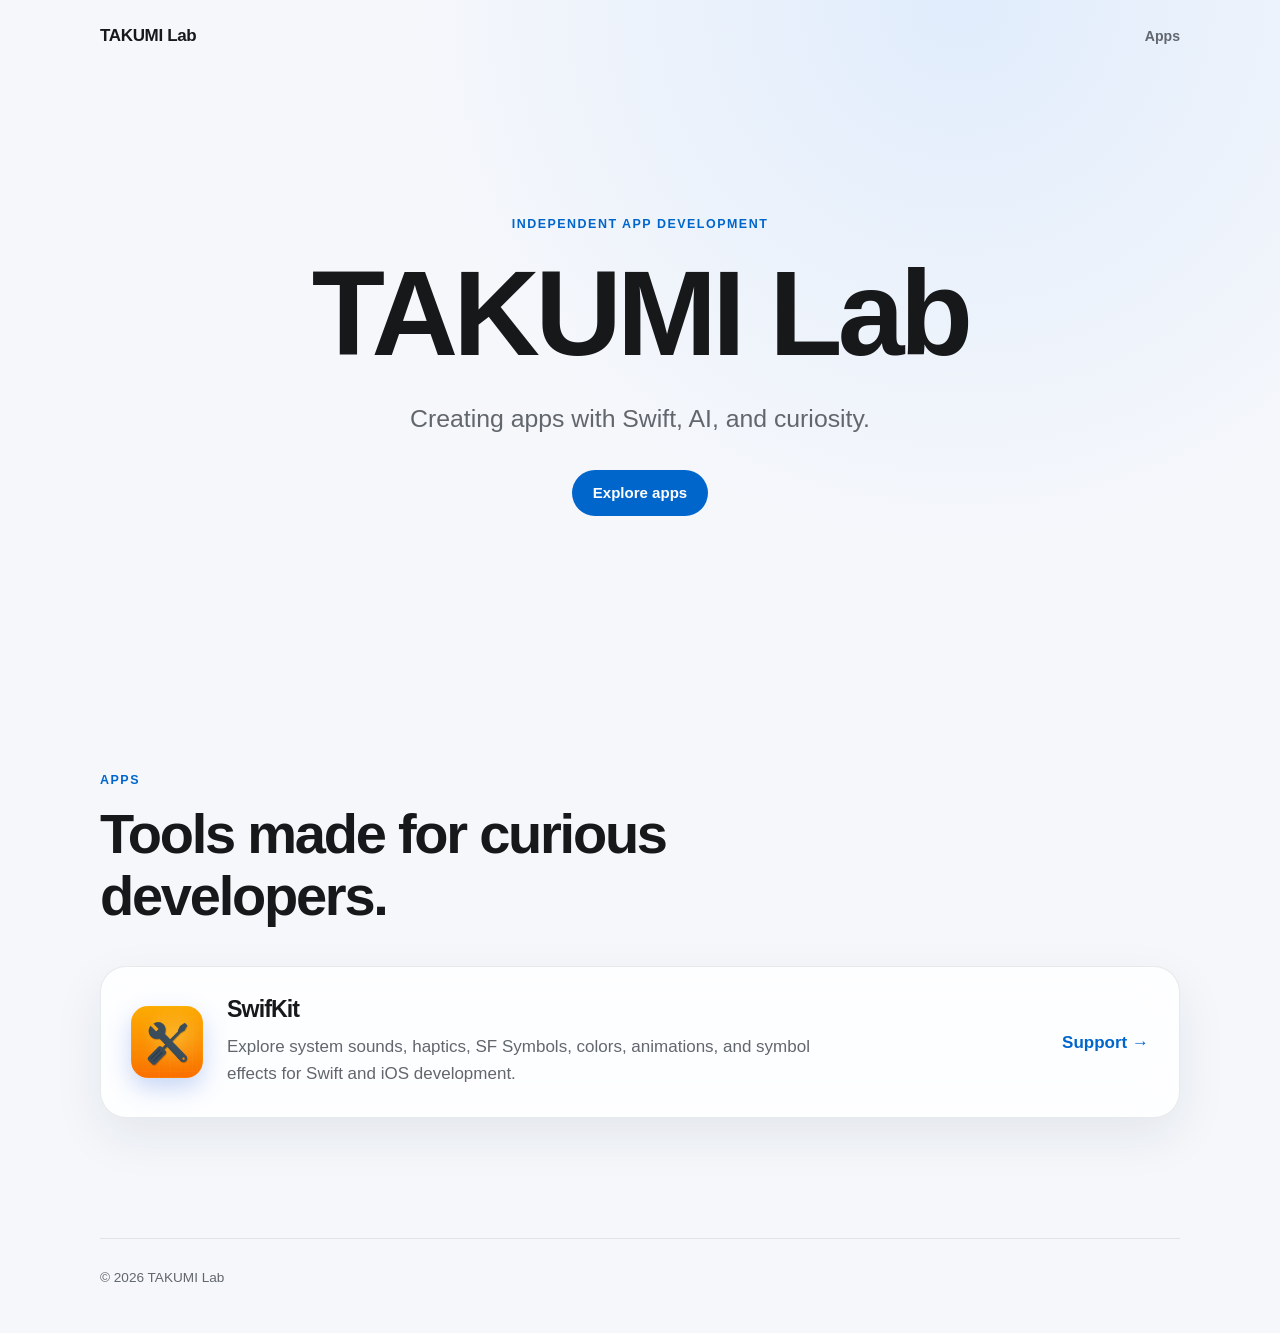
==== index.html @ 971c3e33 "Use SwifKit app icon on homepage" ====
<!doctype html>
<html lang="en">
  <head>
    <meta charset="utf-8">
    <meta name="viewport" content="width=device-width, initial-scale=1">
    <meta name="description" content="TAKUMI Lab creates thoughtful apps with Swift, AI, and curiosity.">
    <title>TAKUMI Lab</title>
    <link rel="stylesheet" href="styles.css">
  </head>
  <body>
    <header class="site-header">
      <a class="brand" href="index.html" aria-label="TAKUMI Lab home">TAKUMI Lab</a>
      <nav aria-label="Primary navigation">
        <a href="#apps">Apps</a>
      </nav>
    </header>

    <main>
      <section class="hero">
        <div class="hero-content">
          <p class="eyebrow">Independent app development</p>
          <h1>TAKUMI Lab</h1>
          <p class="hero-copy">Creating apps with Swift, AI, and curiosity.</p>
          <a class="button" href="#apps">Explore apps</a>
        </div>
      </section>

      <section class="section" id="apps">
        <div class="section-heading">
          <p class="eyebrow">Apps</p>
          <h2>Tools made for curious developers.</h2>
        </div>

        <article class="app-card">
          <img
            class="app-icon"
            src="swifkit-icon.png"
            alt="SwifKit app icon"
            width="72"
            height="72"
          >
          <div class="app-details">
            <h3>SwifKit</h3>
            <p>
              Explore system sounds, haptics, SF Symbols, colors, animations,
              and symbol effects for Swift and iOS development.
            </p>
          </div>
          <a class="text-link" href="swifkit/">Support <span aria-hidden="true">→</span></a>
        </article>
      </section>
    </main>

    <footer>
      <p>© 2026 TAKUMI Lab</p>
    </footer>
  </body>
</html>
---- styles.css ----
:root {
  color-scheme: light;
  --background: #f5f7fb;
  --surface: rgba(255, 255, 255, 0.82);
  --text: #17181a;
  --secondary: #62666d;
  --accent: #0066cc;
  --border: rgba(20, 24, 30, 0.09);
  --shadow: 0 18px 50px rgba(21, 35, 55, 0.08);
  font-family:
    -apple-system, BlinkMacSystemFont, "SF Pro Text", "Helvetica Neue", Arial,
    sans-serif;
  font-synthesis: none;
}

* { box-sizing: border-box; }
html { scroll-behavior: smooth; }
body {
  min-width: 320px;
  margin: 0;
  color: var(--text);
  background: radial-gradient(circle at 75% 0%, rgba(115, 180, 255, 0.16), transparent 34rem), var(--background);
  font-size: 17px;
  line-height: 1.6;
  -webkit-font-smoothing: antialiased;
}
a { color: var(--accent); text-decoration: none; }
a:hover { text-decoration: underline; }
a:focus-visible { border-radius: 6px; outline: 3px solid rgba(0, 102, 204, 0.3); outline-offset: 4px; }
.site-header, main, footer { width: min(1080px, calc(100% - 40px)); margin-inline: auto; }
.site-header { display: flex; align-items: center; justify-content: space-between; min-height: 72px; }
.brand { color: var(--text); font-weight: 700; letter-spacing: -0.02em; }
.brand:hover { text-decoration: none; }
nav { display: flex; gap: 24px; }
nav a { color: var(--secondary); font-size: 0.88rem; font-weight: 600; }
.hero { display: grid; min-height: 67vh; place-items: center; text-align: center; }
.hero-content { max-width: 820px; padding: 88px 0 104px; }
.eyebrow { margin: 0 0 12px; color: var(--accent); font-size: 0.78rem; font-weight: 700; letter-spacing: 0.12em; text-transform: uppercase; }
h1, h2, h3 { margin-top: 0; letter-spacing: -0.04em; line-height: 1.1; }
h1 { margin-bottom: 20px; font-size: clamp(3.4rem, 10vw, 7.5rem); }
h2 { margin-bottom: 16px; font-size: clamp(2rem, 5vw, 3.5rem); }
h3 { margin-bottom: 10px; font-size: 1.45rem; }
.hero-copy { margin: 0 auto 32px; color: var(--secondary); font-size: clamp(1.15rem, 2.5vw, 1.55rem); }
.button { display: inline-block; padding: 11px 21px; border-radius: 999px; color: white; background: var(--accent); font-size: 0.94rem; font-weight: 650; }
.button:hover { background: #0056ad; text-decoration: none; }
.section { padding: 96px 0 120px; }
.section-heading { max-width: 720px; margin-bottom: 40px; }
.app-card { display: grid; grid-template-columns: auto 1fr auto; gap: 24px; align-items: center; padding: 30px; border: 1px solid var(--border); border-radius: 26px; background: var(--surface); box-shadow: var(--shadow); backdrop-filter: blur(20px); }
.app-icon { display: grid; width: 72px; height: 72px; border-radius: 17px; color: white; background: linear-gradient(145deg, #0a84ff, #635bff); box-shadow: 0 10px 24px rgba(32, 96, 220, 0.25); font-size: 2rem; font-weight: 750; place-items: center; }
.app-details p { max-width: 630px; margin: 0; color: var(--secondary); }
.text-link { white-space: nowrap; font-weight: 650; }
.page-main { max-width: 780px; padding: 88px 0 120px; }
.page-title { margin-bottom: 18px; font-size: clamp(2.8rem, 8vw, 5rem); }
.page-intro { max-width: 700px; margin: 0 0 60px; color: var(--secondary); font-size: clamp(1.1rem, 2.5vw, 1.35rem); }
.content-card { padding: 34px; border: 1px solid var(--border); border-radius: 24px; background: var(--surface); box-shadow: var(--shadow); }
.content-card + .content-card { margin-top: 22px; }
.content-card h2 { font-size: 1.55rem; letter-spacing: -0.025em; }
.content-card p:last-child, .content-card ul:last-child { margin-bottom: 0; }
.content-card p, .content-card li { color: var(--secondary); }
.content-card li + li { margin-top: 8px; }
.meta { margin: -42px 0 48px; color: var(--secondary); font-size: 0.9rem; }
footer { padding: 28px 0 44px; border-top: 1px solid var(--border); color: var(--secondary); font-size: 0.85rem; }
footer p { margin: 0; }
@media (max-width: 680px) {
  .site-header, main, footer { width: min(100% - 28px, 1080px); }
  .hero { min-height: 600px; }
  .section { padding: 72px 0 88px; }
  .app-card { grid-template-columns: auto 1fr; padding: 22px; }
  .app-card .text-link { grid-column: 2; }
  .page-main { padding: 64px 0 88px; }
  .content-card { padding: 25px 22px; }
}
@media (prefers-reduced-motion: reduce) { html { scroll-behavior: auto; } }
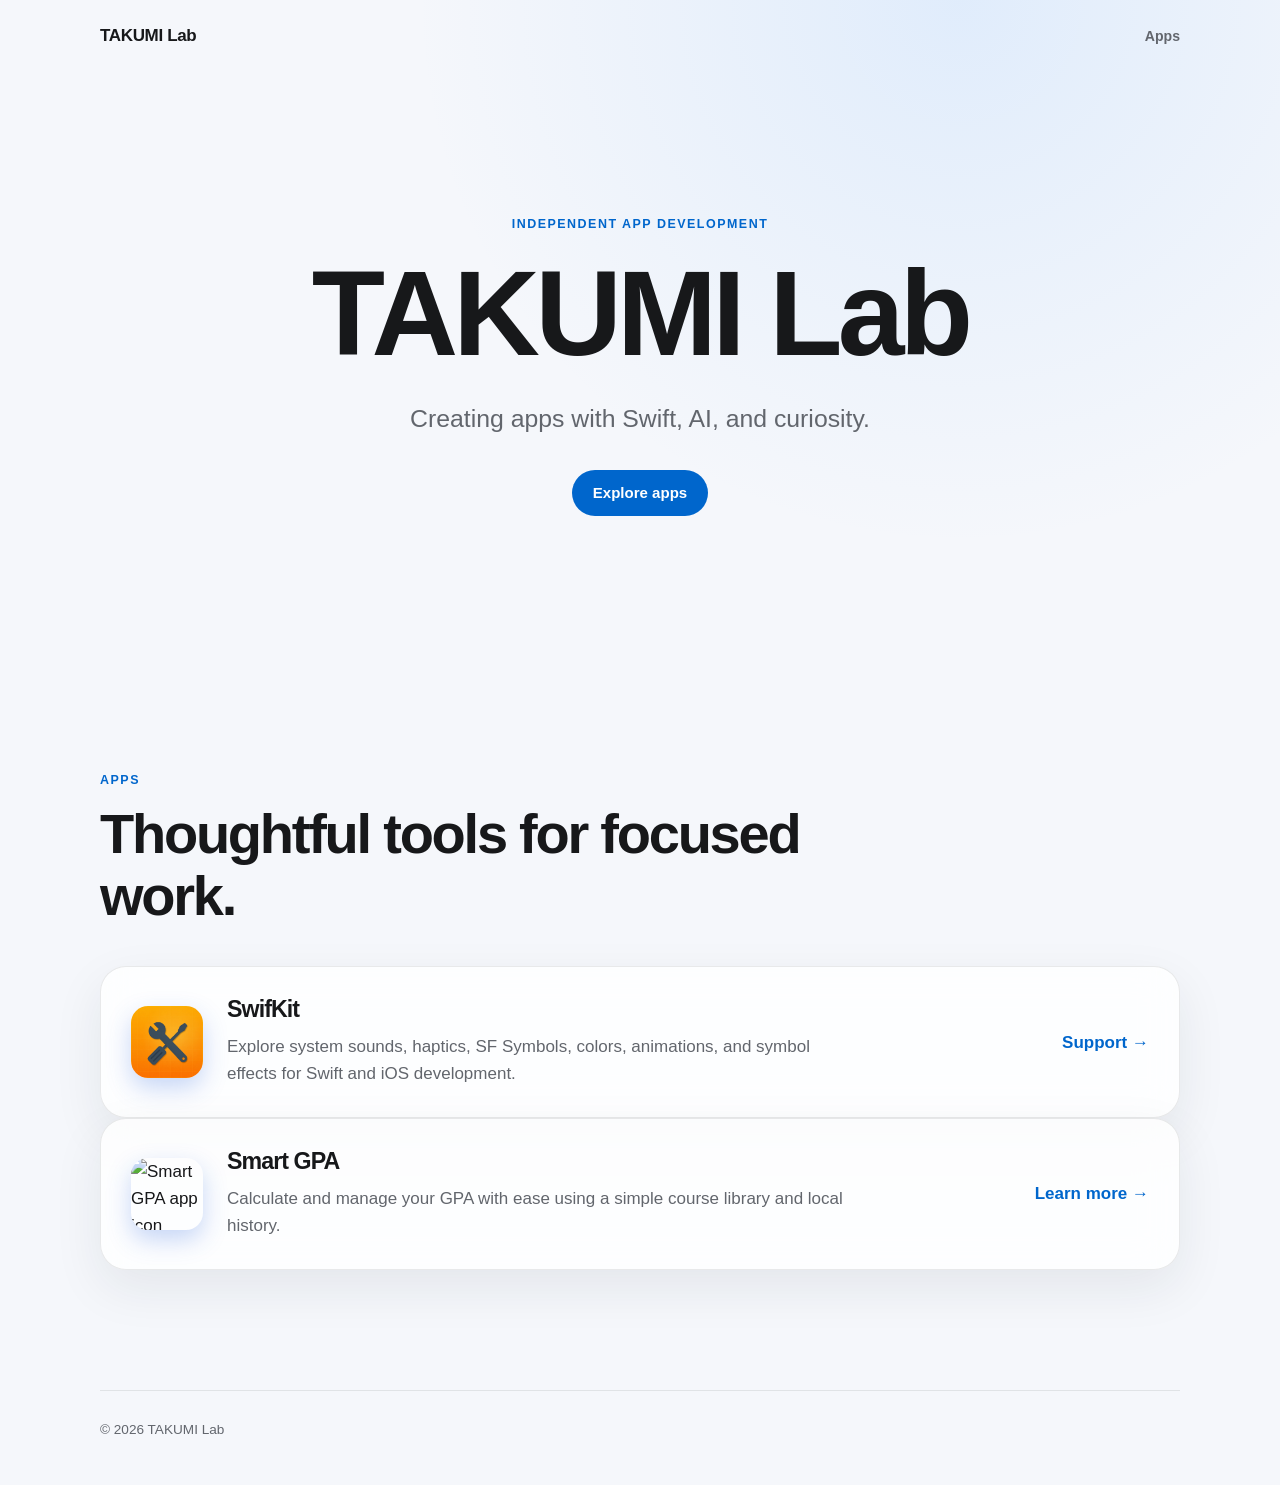
==== commit d0157730: "Add Smart GPA to homepage" ====
--- a/index.html
+++ b/index.html
@@ -28,7 +28,7 @@
       <section class="section" id="apps">
         <div class="section-heading">
           <p class="eyebrow">Apps</p>
-          <h2>Tools made for curious developers.</h2>
+          <h2>Thoughtful tools for focused work.</h2>
         </div>
 
         <article class="app-card">
@@ -48,6 +48,24 @@
           </div>
           <a class="text-link" href="swifkit/">Support <span aria-hidden="true">→</span></a>
         </article>
+
+        <article class="app-card">
+          <img
+            class="app-icon"
+            src="smart-gpa-icon.jpg"
+            alt="Smart GPA app icon"
+            width="72"
+            height="72"
+          >
+          <div class="app-details">
+            <h3>Smart GPA</h3>
+            <p>
+              Calculate and manage your GPA with ease using a simple course
+              library and local history.
+            </p>
+          </div>
+          <a class="text-link" href="smart-gpa/">Learn more <span aria-hidden="true">→</span></a>
+        </article>
       </section>
     </main>
 
--- a/styles.css
+++ b/styles.css
@@ -46,7 +46,7 @@
 .section { padding: 96px 0 120px; }
 .section-heading { max-width: 720px; margin-bottom: 40px; }
 .app-card { display: grid; grid-template-columns: auto 1fr auto; gap: 24px; align-items: center; padding: 30px; border: 1px solid var(--border); border-radius: 26px; background: var(--surface); box-shadow: var(--shadow); backdrop-filter: blur(20px); }
-.app-icon { display: grid; width: 72px; height: 72px; border-radius: 17px; color: white; background: linear-gradient(145deg, #0a84ff, #635bff); box-shadow: 0 10px 24px rgba(32, 96, 220, 0.25); font-size: 2rem; font-weight: 750; place-items: center; }
+.app-icon { display: block; width: 72px; height: 72px; border-radius: 17px; box-shadow: 0 10px 24px rgba(32, 96, 220, 0.25); object-fit: cover; }
 .app-details p { max-width: 630px; margin: 0; color: var(--secondary); }
 .text-link { white-space: nowrap; font-weight: 650; }
 .page-main { max-width: 780px; padding: 88px 0 120px; }
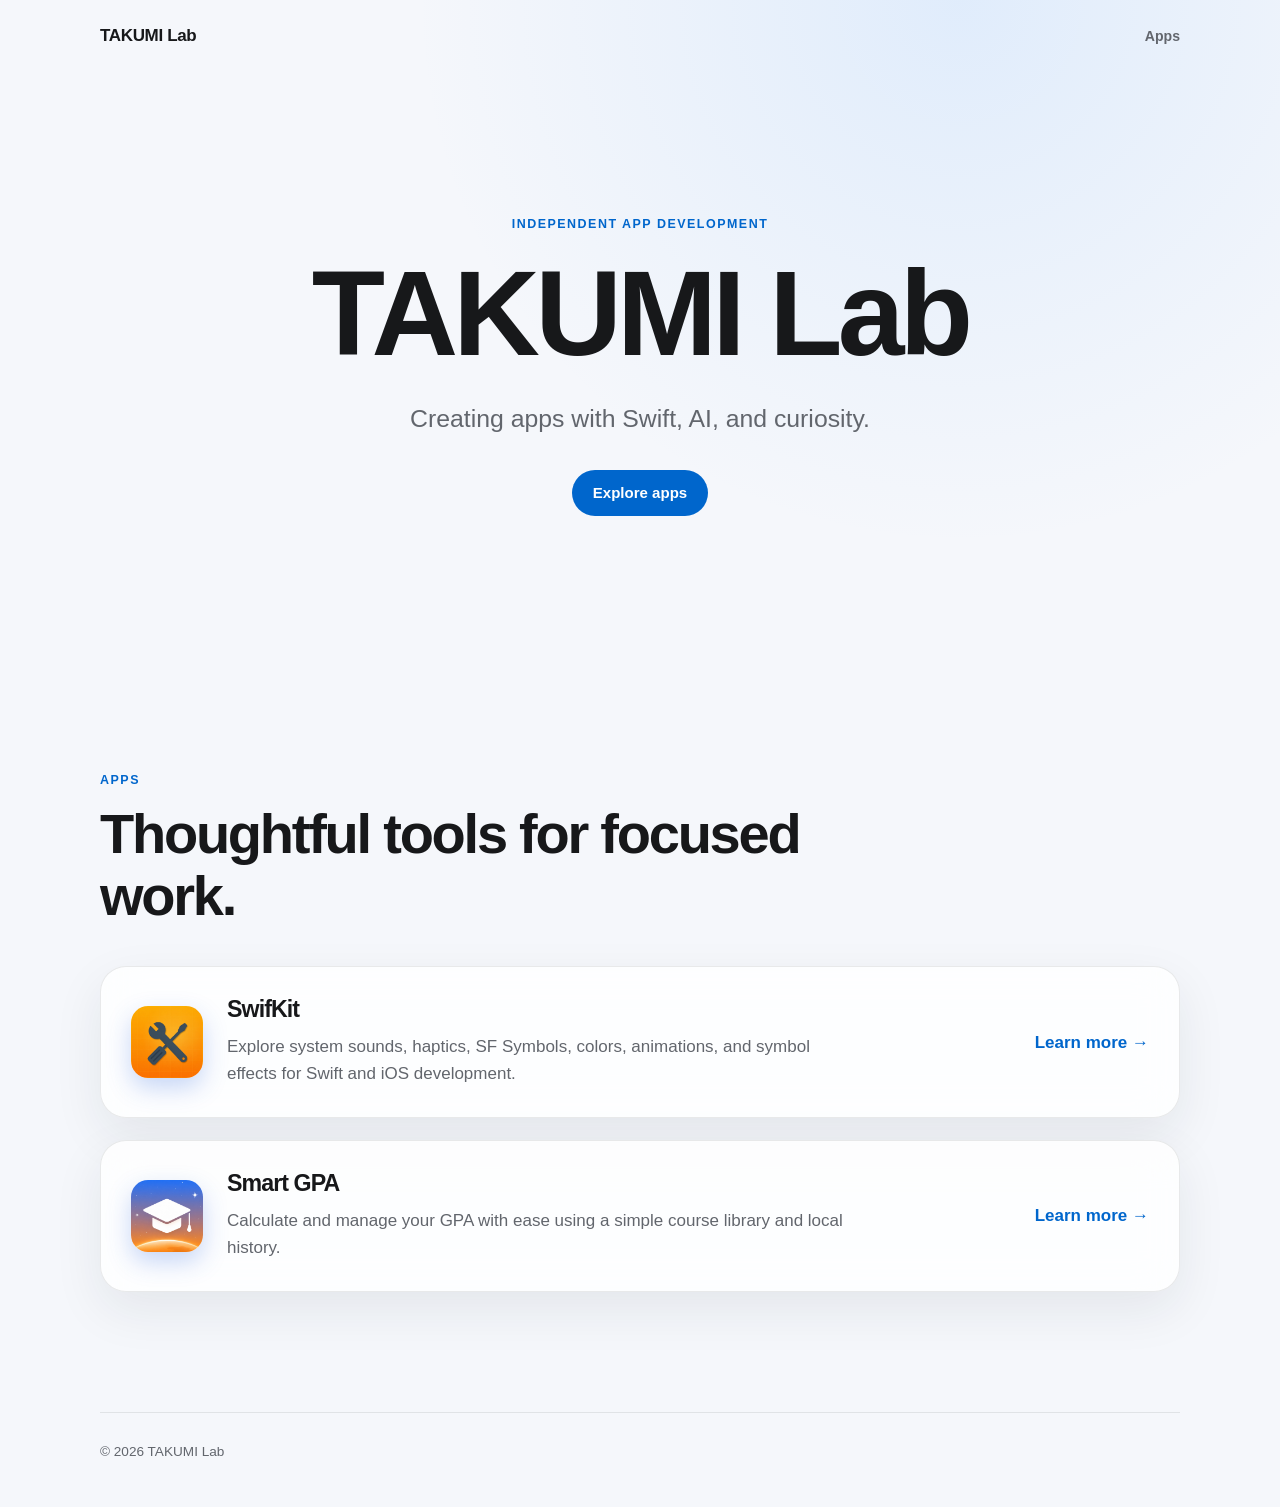
==== commit 0839136f: "Add SwifKit overview page" ====
--- a/index.html
+++ b/index.html
@@ -46,7 +46,7 @@
               and symbol effects for Swift and iOS development.
             </p>
           </div>
-          <a class="text-link" href="swifkit/">Support <span aria-hidden="true">→</span></a>
+          <a class="text-link" href="swifkit/">Learn more <span aria-hidden="true">→</span></a>
         </article>
 
         <article class="app-card">
--- a/styles.css
+++ b/styles.css
@@ -13,61 +13,311 @@
   font-synthesis: none;
 }
 
-* { box-sizing: border-box; }
-html { scroll-behavior: smooth; }
+* {
+  box-sizing: border-box;
+}
+
+html {
+  scroll-behavior: smooth;
+}
+
 body {
   min-width: 320px;
   margin: 0;
   color: var(--text);
-  background: radial-gradient(circle at 75% 0%, rgba(115, 180, 255, 0.16), transparent 34rem), var(--background);
+  background:
+    radial-gradient(circle at 75% 0%, rgba(115, 180, 255, 0.16), transparent 34rem),
+    var(--background);
   font-size: 17px;
   line-height: 1.6;
   -webkit-font-smoothing: antialiased;
 }
-a { color: var(--accent); text-decoration: none; }
-a:hover { text-decoration: underline; }
-a:focus-visible { border-radius: 6px; outline: 3px solid rgba(0, 102, 204, 0.3); outline-offset: 4px; }
-.site-header, main, footer { width: min(1080px, calc(100% - 40px)); margin-inline: auto; }
-.site-header { display: flex; align-items: center; justify-content: space-between; min-height: 72px; }
-.brand { color: var(--text); font-weight: 700; letter-spacing: -0.02em; }
-.brand:hover { text-decoration: none; }
-nav { display: flex; gap: 24px; }
-nav a { color: var(--secondary); font-size: 0.88rem; font-weight: 600; }
-.hero { display: grid; min-height: 67vh; place-items: center; text-align: center; }
-.hero-content { max-width: 820px; padding: 88px 0 104px; }
-.eyebrow { margin: 0 0 12px; color: var(--accent); font-size: 0.78rem; font-weight: 700; letter-spacing: 0.12em; text-transform: uppercase; }
-h1, h2, h3 { margin-top: 0; letter-spacing: -0.04em; line-height: 1.1; }
-h1 { margin-bottom: 20px; font-size: clamp(3.4rem, 10vw, 7.5rem); }
-h2 { margin-bottom: 16px; font-size: clamp(2rem, 5vw, 3.5rem); }
-h3 { margin-bottom: 10px; font-size: 1.45rem; }
-.hero-copy { margin: 0 auto 32px; color: var(--secondary); font-size: clamp(1.15rem, 2.5vw, 1.55rem); }
-.button { display: inline-block; padding: 11px 21px; border-radius: 999px; color: white; background: var(--accent); font-size: 0.94rem; font-weight: 650; }
-.button:hover { background: #0056ad; text-decoration: none; }
-.section { padding: 96px 0 120px; }
-.section-heading { max-width: 720px; margin-bottom: 40px; }
-.app-card { display: grid; grid-template-columns: auto 1fr auto; gap: 24px; align-items: center; padding: 30px; border: 1px solid var(--border); border-radius: 26px; background: var(--surface); box-shadow: var(--shadow); backdrop-filter: blur(20px); }
-.app-icon { display: block; width: 72px; height: 72px; border-radius: 17px; box-shadow: 0 10px 24px rgba(32, 96, 220, 0.25); object-fit: cover; }
-.app-details p { max-width: 630px; margin: 0; color: var(--secondary); }
-.text-link { white-space: nowrap; font-weight: 650; }
-.page-main { max-width: 780px; padding: 88px 0 120px; }
-.page-title { margin-bottom: 18px; font-size: clamp(2.8rem, 8vw, 5rem); }
-.page-intro { max-width: 700px; margin: 0 0 60px; color: var(--secondary); font-size: clamp(1.1rem, 2.5vw, 1.35rem); }
-.content-card { padding: 34px; border: 1px solid var(--border); border-radius: 24px; background: var(--surface); box-shadow: var(--shadow); }
-.content-card + .content-card { margin-top: 22px; }
-.content-card h2 { font-size: 1.55rem; letter-spacing: -0.025em; }
-.content-card p:last-child, .content-card ul:last-child { margin-bottom: 0; }
-.content-card p, .content-card li { color: var(--secondary); }
-.content-card li + li { margin-top: 8px; }
-.meta { margin: -42px 0 48px; color: var(--secondary); font-size: 0.9rem; }
-footer { padding: 28px 0 44px; border-top: 1px solid var(--border); color: var(--secondary); font-size: 0.85rem; }
-footer p { margin: 0; }
+
+a {
+  color: var(--accent);
+  text-decoration: none;
+}
+
+a:hover {
+  text-decoration: underline;
+}
+
+a:focus-visible {
+  border-radius: 6px;
+  outline: 3px solid rgba(0, 102, 204, 0.3);
+  outline-offset: 4px;
+}
+
+.site-header,
+main,
+footer {
+  width: min(1080px, calc(100% - 40px));
+  margin-inline: auto;
+}
+
+.site-header {
+  display: flex;
+  align-items: center;
+  justify-content: space-between;
+  min-height: 72px;
+}
+
+.brand {
+  color: var(--text);
+  font-weight: 700;
+  letter-spacing: -0.02em;
+}
+
+.brand:hover {
+  text-decoration: none;
+}
+
+nav {
+  display: flex;
+  gap: 24px;
+}
+
+nav a {
+  color: var(--secondary);
+  font-size: 0.88rem;
+  font-weight: 600;
+}
+
+.hero {
+  display: grid;
+  min-height: 67vh;
+  place-items: center;
+  text-align: center;
+}
+
+.hero-content {
+  max-width: 820px;
+  padding: 88px 0 104px;
+}
+
+.eyebrow {
+  margin: 0 0 12px;
+  color: var(--accent);
+  font-size: 0.78rem;
+  font-weight: 700;
+  letter-spacing: 0.12em;
+  text-transform: uppercase;
+}
+
+h1,
+h2,
+h3 {
+  margin-top: 0;
+  letter-spacing: -0.04em;
+  line-height: 1.1;
+}
+
+h1 {
+  margin-bottom: 20px;
+  font-size: clamp(3.4rem, 10vw, 7.5rem);
+}
+
+h2 {
+  margin-bottom: 16px;
+  font-size: clamp(2rem, 5vw, 3.5rem);
+}
+
+h3 {
+  margin-bottom: 10px;
+  font-size: 1.45rem;
+}
+
+.hero-copy {
+  margin: 0 auto 32px;
+  color: var(--secondary);
+  font-size: clamp(1.15rem, 2.5vw, 1.55rem);
+}
+
+.button {
+  display: inline-block;
+  padding: 11px 21px;
+  border-radius: 999px;
+  color: white;
+  background: var(--accent);
+  font-size: 0.94rem;
+  font-weight: 650;
+}
+
+.button:hover {
+  background: #0056ad;
+  text-decoration: none;
+}
+
+.section {
+  padding: 96px 0 120px;
+}
+
+.section-heading {
+  max-width: 720px;
+  margin-bottom: 40px;
+}
+
+.app-card {
+  display: grid;
+  grid-template-columns: auto 1fr auto;
+  gap: 24px;
+  align-items: center;
+  padding: 30px;
+  border: 1px solid var(--border);
+  border-radius: 26px;
+  background: var(--surface);
+  box-shadow: var(--shadow);
+  backdrop-filter: blur(20px);
+}
+
+.app-card + .app-card {
+  margin-top: 22px;
+}
+
+.app-icon {
+  display: block;
+  width: 72px;
+  height: 72px;
+  border-radius: 17px;
+  box-shadow: 0 10px 24px rgba(32, 96, 220, 0.25);
+  object-fit: cover;
+}
+
+.app-icon-large {
+  width: 96px;
+  height: 96px;
+  border-radius: 22px;
+}
+
+.app-hero {
+  display: flex;
+  gap: 24px;
+  align-items: center;
+  margin-bottom: 18px;
+}
+
+.app-details p {
+  max-width: 630px;
+  margin: 0;
+  color: var(--secondary);
+}
+
+.text-link {
+  white-space: nowrap;
+  font-weight: 650;
+}
+
+.page-main {
+  max-width: 780px;
+  padding: 88px 0 120px;
+}
+
+.page-title {
+  margin-bottom: 18px;
+  font-size: clamp(2.8rem, 8vw, 5rem);
+}
+
+.page-intro {
+  max-width: 700px;
+  margin: 0 0 60px;
+  color: var(--secondary);
+  font-size: clamp(1.1rem, 2.5vw, 1.35rem);
+}
+
+.content-card {
+  padding: 34px;
+  border: 1px solid var(--border);
+  border-radius: 24px;
+  background: var(--surface);
+  box-shadow: var(--shadow);
+}
+
+.content-card + .content-card {
+  margin-top: 22px;
+}
+
+.content-card h2 {
+  font-size: 1.55rem;
+  letter-spacing: -0.025em;
+}
+
+.content-card p:last-child,
+.content-card ul:last-child {
+  margin-bottom: 0;
+}
+
+.content-card p,
+.content-card li {
+  color: var(--secondary);
+}
+
+.content-card li + li {
+  margin-top: 8px;
+}
+
+.meta {
+  margin: -42px 0 48px;
+  color: var(--secondary);
+  font-size: 0.9rem;
+}
+
+footer {
+  padding: 28px 0 44px;
+  border-top: 1px solid var(--border);
+  color: var(--secondary);
+  font-size: 0.85rem;
+}
+
+footer p {
+  margin: 0;
+}
+
 @media (max-width: 680px) {
-  .site-header, main, footer { width: min(100% - 28px, 1080px); }
-  .hero { min-height: 600px; }
-  .section { padding: 72px 0 88px; }
-  .app-card { grid-template-columns: auto 1fr; padding: 22px; }
-  .app-card .text-link { grid-column: 2; }
-  .page-main { padding: 64px 0 88px; }
-  .content-card { padding: 25px 22px; }
-}
-@media (prefers-reduced-motion: reduce) { html { scroll-behavior: auto; } }
+  .site-header,
+  main,
+  footer {
+    width: min(100% - 28px, 1080px);
+  }
+
+  .hero {
+    min-height: 600px;
+  }
+
+  .section {
+    padding: 72px 0 88px;
+  }
+
+  .app-card {
+    grid-template-columns: auto 1fr;
+    padding: 22px;
+  }
+
+  .app-card .text-link {
+    grid-column: 2;
+  }
+
+  .app-hero {
+    align-items: flex-start;
+    gap: 18px;
+  }
+
+  .app-icon-large {
+    width: 82px;
+    height: 82px;
+    border-radius: 19px;
+  }
+
+  .page-main {
+    padding: 64px 0 88px;
+  }
+
+  .content-card {
+    padding: 25px 22px;
+  }
+}
+
+@media (prefers-reduced-motion: reduce) {
+  html {
+    scroll-behavior: auto;
+  }
+}
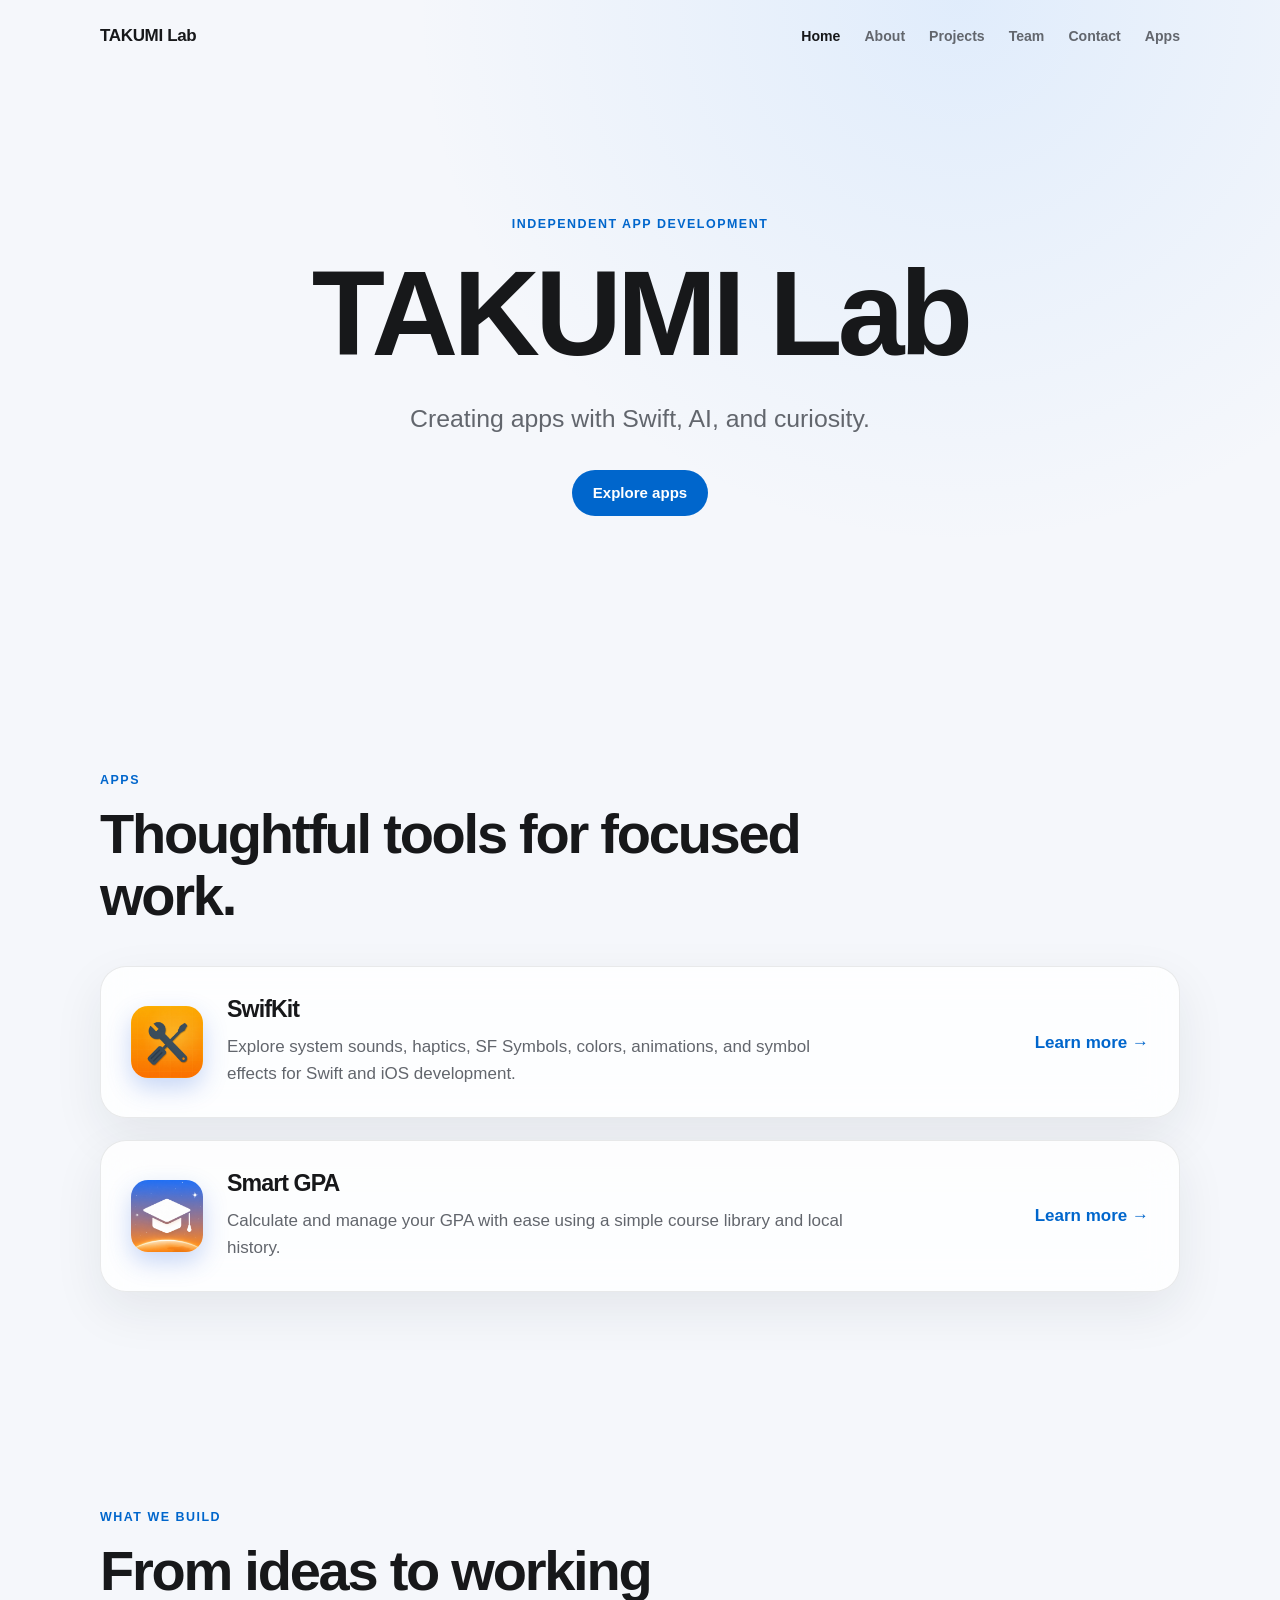
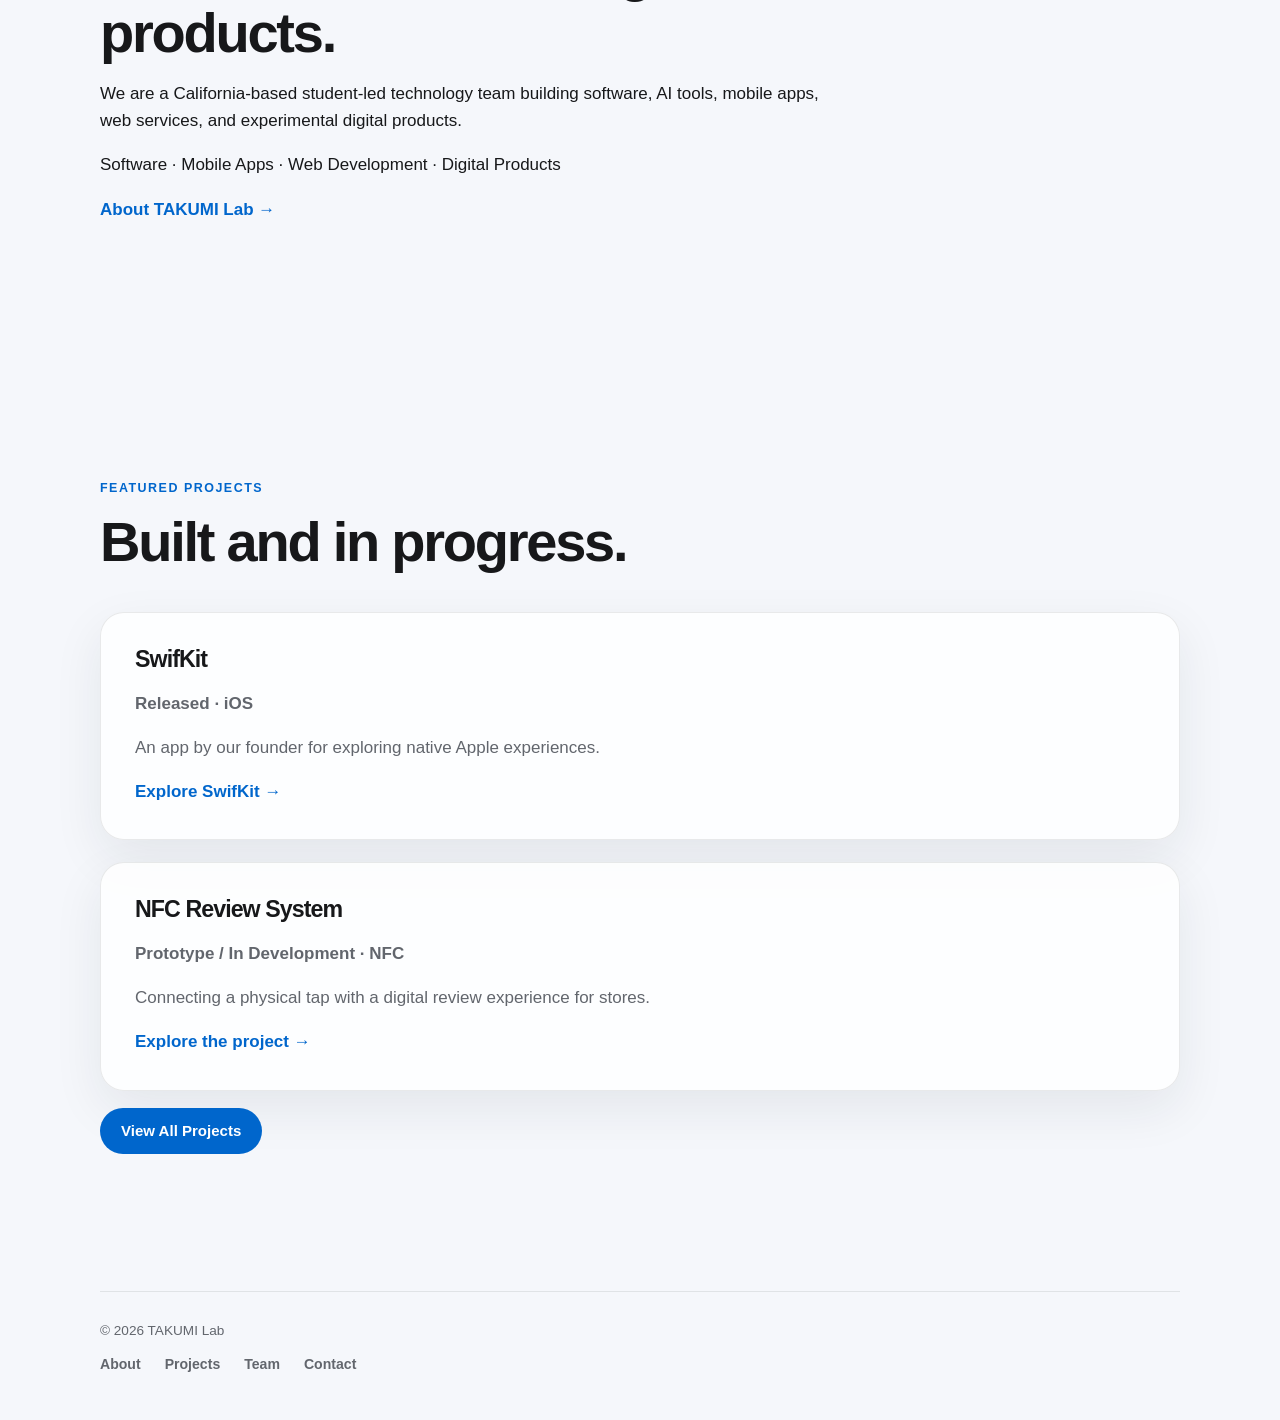
==== commit 61dc11df: "Update TAKUMI Lab Website for CES 2027. Added Team, Projects and so on." ====
--- a/index.html
+++ b/index.html
@@ -3,15 +3,17 @@
   <head>
     <meta charset="utf-8">
     <meta name="viewport" content="width=device-width, initial-scale=1">
-    <meta name="description" content="TAKUMI Lab creates thoughtful apps with Swift, AI, and curiosity.">
+    <meta name="description" content="TAKUMI Lab is a California-based student-led technology team building software, AI tools, mobile applications, web products, and experimental digital technology.">
     <title>TAKUMI Lab</title>
+    <link rel="icon" href="data:,">
     <link rel="stylesheet" href="styles.css">
+    <script src="components/navigation.js" defer></script>
   </head>
   <body>
     <header class="site-header">
       <a class="brand" href="index.html" aria-label="TAKUMI Lab home">TAKUMI Lab</a>
-      <nav aria-label="Primary navigation">
-        <a href="#apps">Apps</a>
+      <nav aria-label="Primary navigation" data-navigation="primary">
+        <a href="index.html">Home</a>
       </nav>
     </header>
 
@@ -46,7 +48,7 @@
               and symbol effects for Swift and iOS development.
             </p>
           </div>
-          <a class="text-link" href="swifkit/">Learn more <span aria-hidden="true">→</span></a>
+          <a class="text-link" href="swifkit/index.html">Learn more <span aria-hidden="true">→</span></a>
         </article>
 
         <article class="app-card">
@@ -64,13 +66,41 @@
               library and local history.
             </p>
           </div>
-          <a class="text-link" href="smart-gpa/">Learn more <span aria-hidden="true">→</span></a>
+          <a class="text-link" href="smart-gpa/index.html">Learn more <span aria-hidden="true">→</span></a>
         </article>
+      </section>
+      <section class="section" aria-labelledby="build-title">
+        <div class="section-heading">
+          <p class="eyebrow">What We Build</p>
+          <h2 id="build-title">From ideas to working products.</h2>
+          <p>We are a California-based student-led technology team building software, AI tools, mobile apps, web services, and experimental digital products.</p>
+          <p>Software · Mobile Apps · Web Development · Digital Products</p>
+          <a class="text-link" href="about.html">About TAKUMI Lab →</a>
+        </div>
+      </section>
+      <section class="section" aria-labelledby="featured-title">
+        <div class="section-heading">
+          <p class="eyebrow">Featured Projects</p>
+          <h2 id="featured-title">Built and in progress.</h2>
+        </div>
+      <section class="content-card">
+        <h3>SwifKit</h3>
+<p><strong>Released · iOS</strong></p><p>An app by our founder for exploring native Apple experiences.</p><p><a class="text-link" href="swifkit/index.html">Explore SwifKit →</a></p>
+      </section>
+      <section class="content-card">
+        <h3>NFC Review System</h3>
+<p><strong>Prototype / In Development · NFC</strong></p><p>Connecting a physical tap with a digital review experience for stores.</p><p><a class="text-link" href="projects.html#nfc-review-system">Explore the project →</a></p>
+      </section>
+        <p><a class="button" href="projects.html">View All Projects</a></p>
       </section>
     </main>
 
     <footer>
       <p>© 2026 TAKUMI Lab</p>
+      <nav aria-label="Footer navigation" data-navigation="footer">
+        <a href="index.html">Home</a>
+      </nav>
+      <!-- TODO: Add verified TAKUMI Lab GitHub, LinkedIn, and Instagram profile URLs. -->
     </footer>
   </body>
 </html>
--- a/styles.css
+++ b/styles.css
@@ -60,6 +60,9 @@
   align-items: center;
   justify-content: space-between;
   min-height: 72px;
+  gap: 16px 24px;
+  flex-wrap: wrap;
+  padding-block: 16px;
 }
 
 .brand {
@@ -74,7 +77,8 @@
 
 nav {
   display: flex;
-  gap: 24px;
+  gap: 12px 24px;
+  flex-wrap: wrap;
 }
 
 nav a {
@@ -256,7 +260,7 @@
 }
 
 .meta {
-  margin: -42px 0 48px;
+  margin: 0 0 48px;
   color: var(--secondary);
   font-size: 0.9rem;
 }
@@ -266,6 +270,18 @@
   border-top: 1px solid var(--border);
   color: var(--secondary);
   font-size: 0.85rem;
+}
+
+nav a[aria-current="page"] {
+  color: var(--text);
+}
+
+footer nav {
+  margin-top: 12px;
+}
+
+.content-card a {
+  overflow-wrap: anywhere;
 }
 
 footer p {
@@ -279,6 +295,15 @@
     width: min(100% - 28px, 1080px);
   }
 
+  .site-header {
+    align-items: flex-start;
+    flex-direction: column;
+  }
+
+  nav {
+    gap: 10px 18px;
+  }
+
   .hero {
     min-height: 600px;
   }
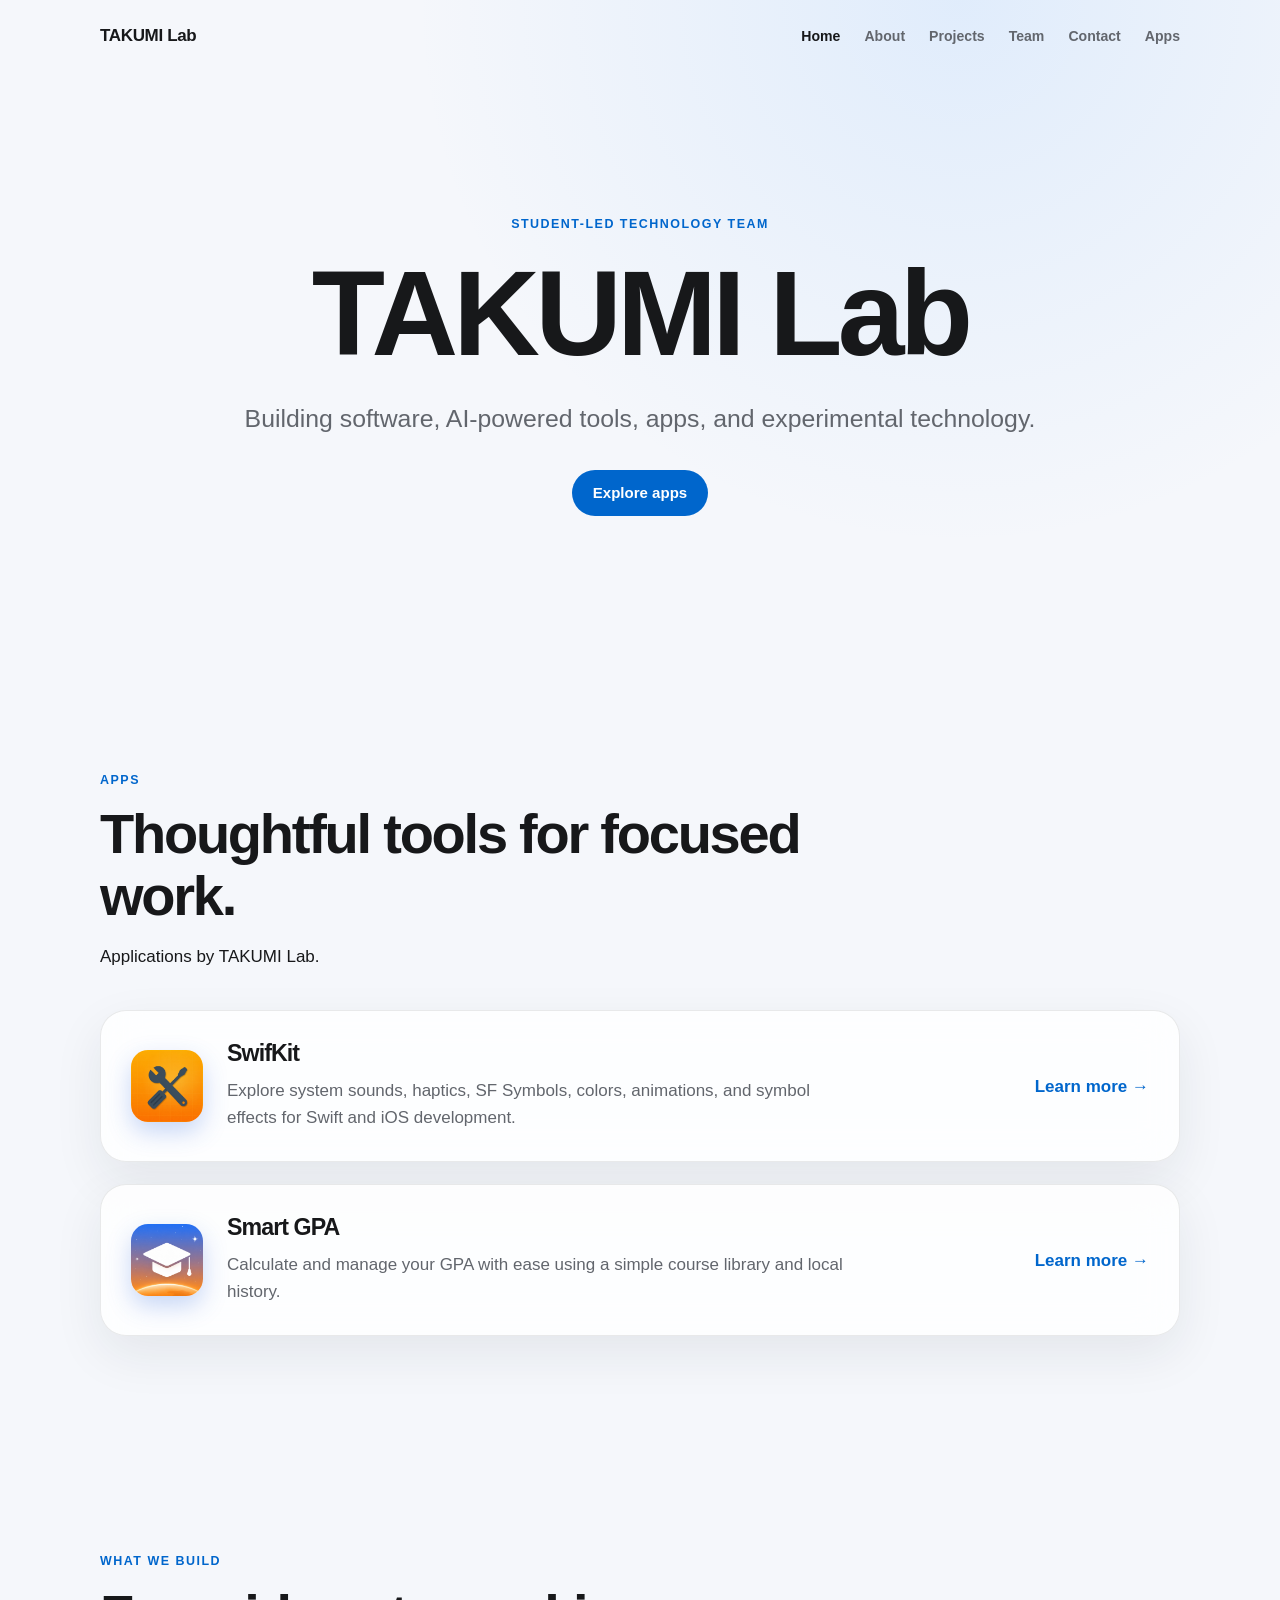
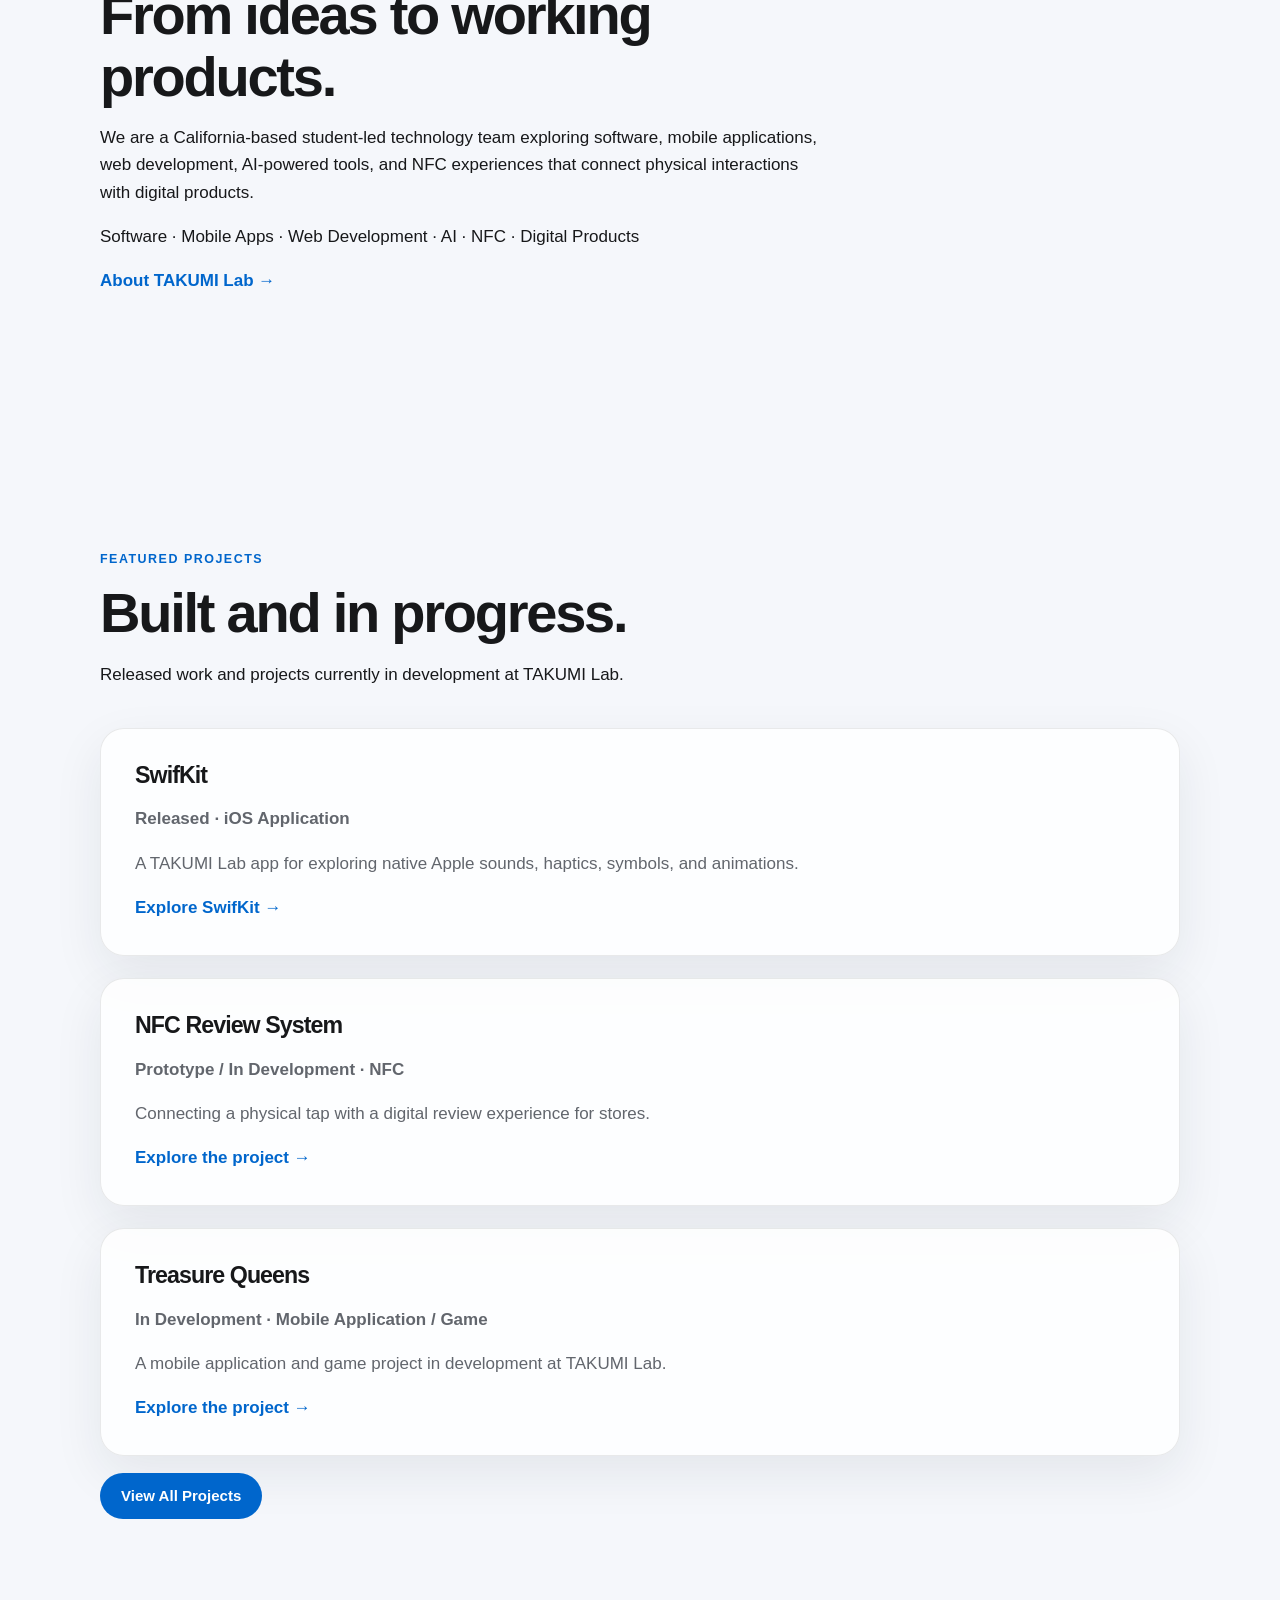
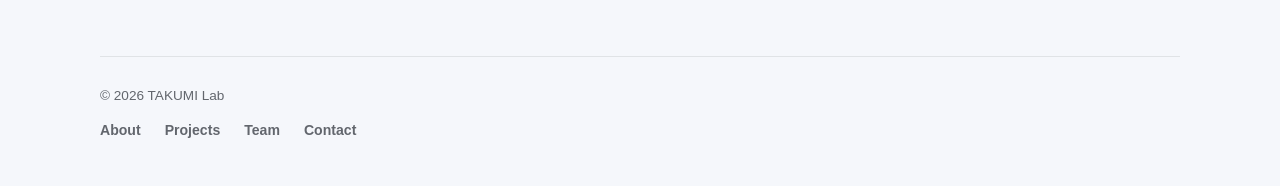
==== commit 84620cc6: "Edited projects page" ====
--- a/index.html
+++ b/index.html
@@ -20,9 +20,9 @@
     <main>
       <section class="hero">
         <div class="hero-content">
-          <p class="eyebrow">Independent app development</p>
+          <p class="eyebrow">Student-led technology team</p>
           <h1>TAKUMI Lab</h1>
-          <p class="hero-copy">Creating apps with Swift, AI, and curiosity.</p>
+          <p class="hero-copy">Building software, AI-powered tools, apps, and experimental technology.</p>
           <a class="button" href="#apps">Explore apps</a>
         </div>
       </section>
@@ -31,6 +31,7 @@
         <div class="section-heading">
           <p class="eyebrow">Apps</p>
           <h2>Thoughtful tools for focused work.</h2>
+          <p>Applications by TAKUMI Lab.</p>
         </div>
 
         <article class="app-card">
@@ -73,8 +74,8 @@
         <div class="section-heading">
           <p class="eyebrow">What We Build</p>
           <h2 id="build-title">From ideas to working products.</h2>
-          <p>We are a California-based student-led technology team building software, AI tools, mobile apps, web services, and experimental digital products.</p>
-          <p>Software · Mobile Apps · Web Development · Digital Products</p>
+          <p>We are a California-based student-led technology team exploring software, mobile applications, web development, AI-powered tools, and NFC experiences that connect physical interactions with digital products.</p>
+          <p>Software · Mobile Apps · Web Development · AI · NFC · Digital Products</p>
           <a class="text-link" href="about.html">About TAKUMI Lab →</a>
         </div>
       </section>
@@ -82,15 +83,26 @@
         <div class="section-heading">
           <p class="eyebrow">Featured Projects</p>
           <h2 id="featured-title">Built and in progress.</h2>
+          <p>Released work and projects currently in development at TAKUMI Lab.</p>
         </div>
-      <section class="content-card">
-        <h3>SwifKit</h3>
-<p><strong>Released · iOS</strong></p><p>An app by our founder for exploring native Apple experiences.</p><p><a class="text-link" href="swifkit/index.html">Explore SwifKit →</a></p>
-      </section>
-      <section class="content-card">
-        <h3>NFC Review System</h3>
-<p><strong>Prototype / In Development · NFC</strong></p><p>Connecting a physical tap with a digital review experience for stores.</p><p><a class="text-link" href="projects.html#nfc-review-system">Explore the project →</a></p>
-      </section>
+        <section class="content-card">
+          <h3>SwifKit</h3>
+          <p><strong>Released · iOS Application</strong></p>
+          <p>A TAKUMI Lab app for exploring native Apple sounds, haptics, symbols, and animations.</p>
+          <p><a class="text-link" href="swifkit/index.html">Explore SwifKit →</a></p>
+        </section>
+        <section class="content-card">
+          <h3>NFC Review System</h3>
+          <p><strong>Prototype / In Development · NFC</strong></p>
+          <p>Connecting a physical tap with a digital review experience for stores.</p>
+          <p><a class="text-link" href="projects.html#nfc-review-system">Explore the project →</a></p>
+        </section>
+        <section class="content-card">
+          <h3>Treasure Queens</h3>
+          <p><strong>In Development · Mobile Application / Game</strong></p>
+          <p>A mobile application and game project in development at TAKUMI Lab.</p>
+          <p><a class="text-link" href="projects.html#treasure-queens">Explore the project →</a></p>
+        </section>
         <p><a class="button" href="projects.html">View All Projects</a></p>
       </section>
     </main>
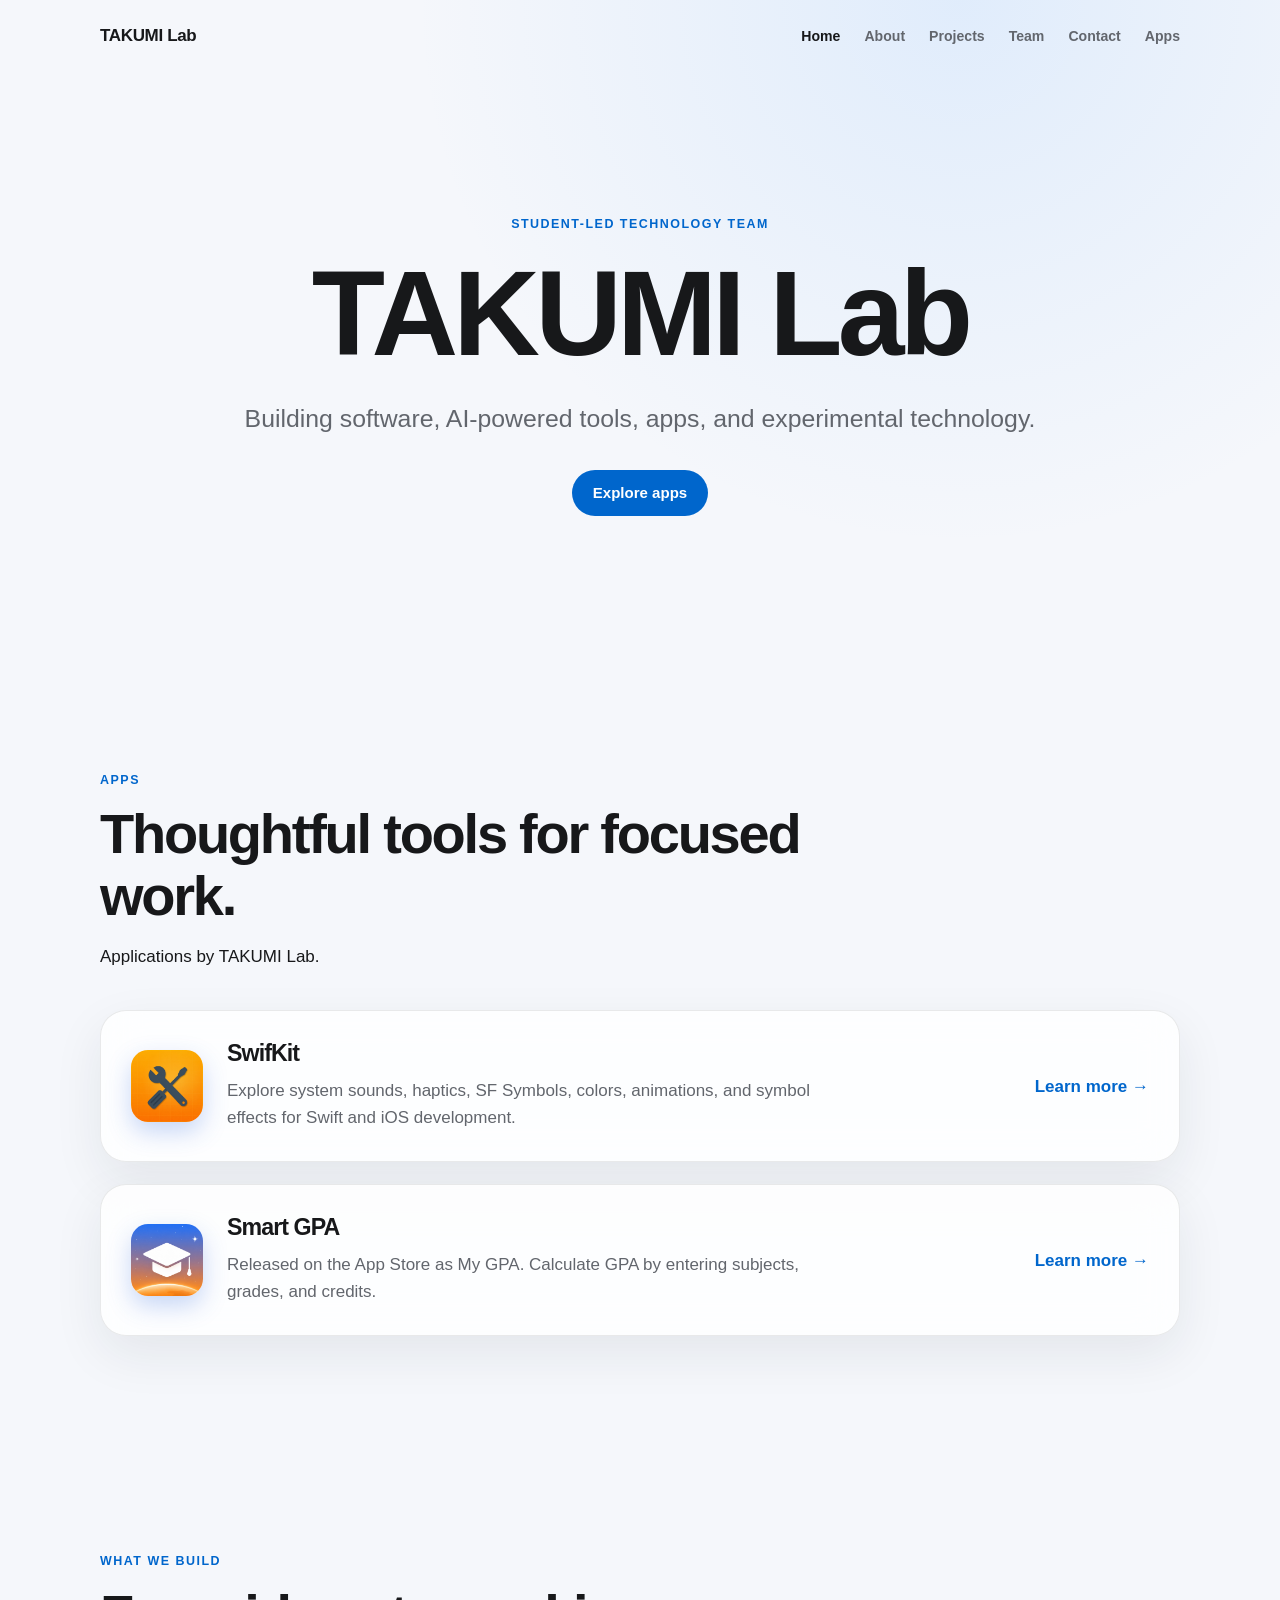
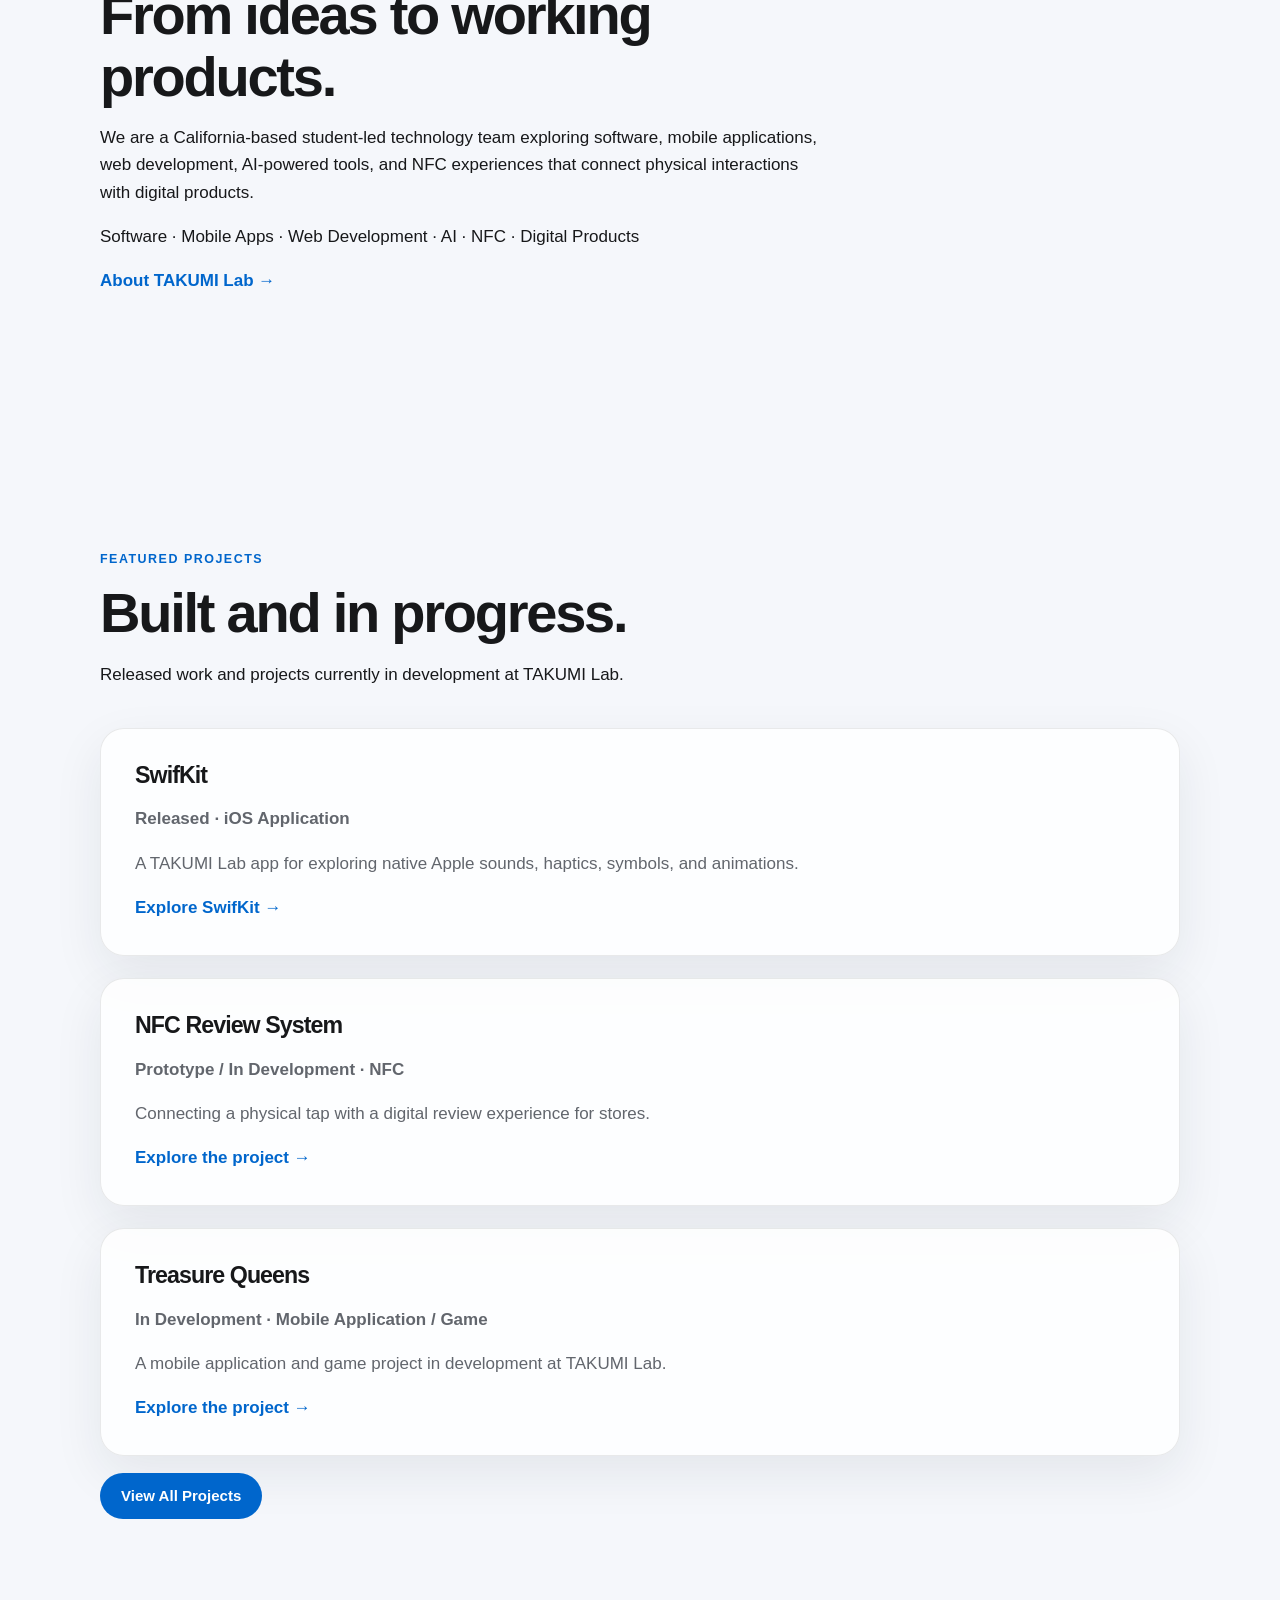
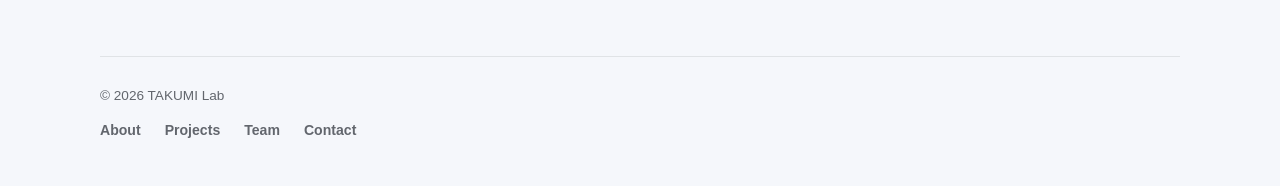
==== commit fda2a3a4: "Release Smart GPA on TAKUMI Lab website" ====
--- a/index.html
+++ b/index.html
@@ -63,8 +63,8 @@
           <div class="app-details">
             <h3>Smart GPA</h3>
             <p>
-              Calculate and manage your GPA with ease using a simple course
-              library and local history.
+              Released on the App Store as My GPA. Calculate GPA by entering
+              subjects, grades, and credits.
             </p>
           </div>
           <a class="text-link" href="smart-gpa/index.html">Learn more <span aria-hidden="true">→</span></a>
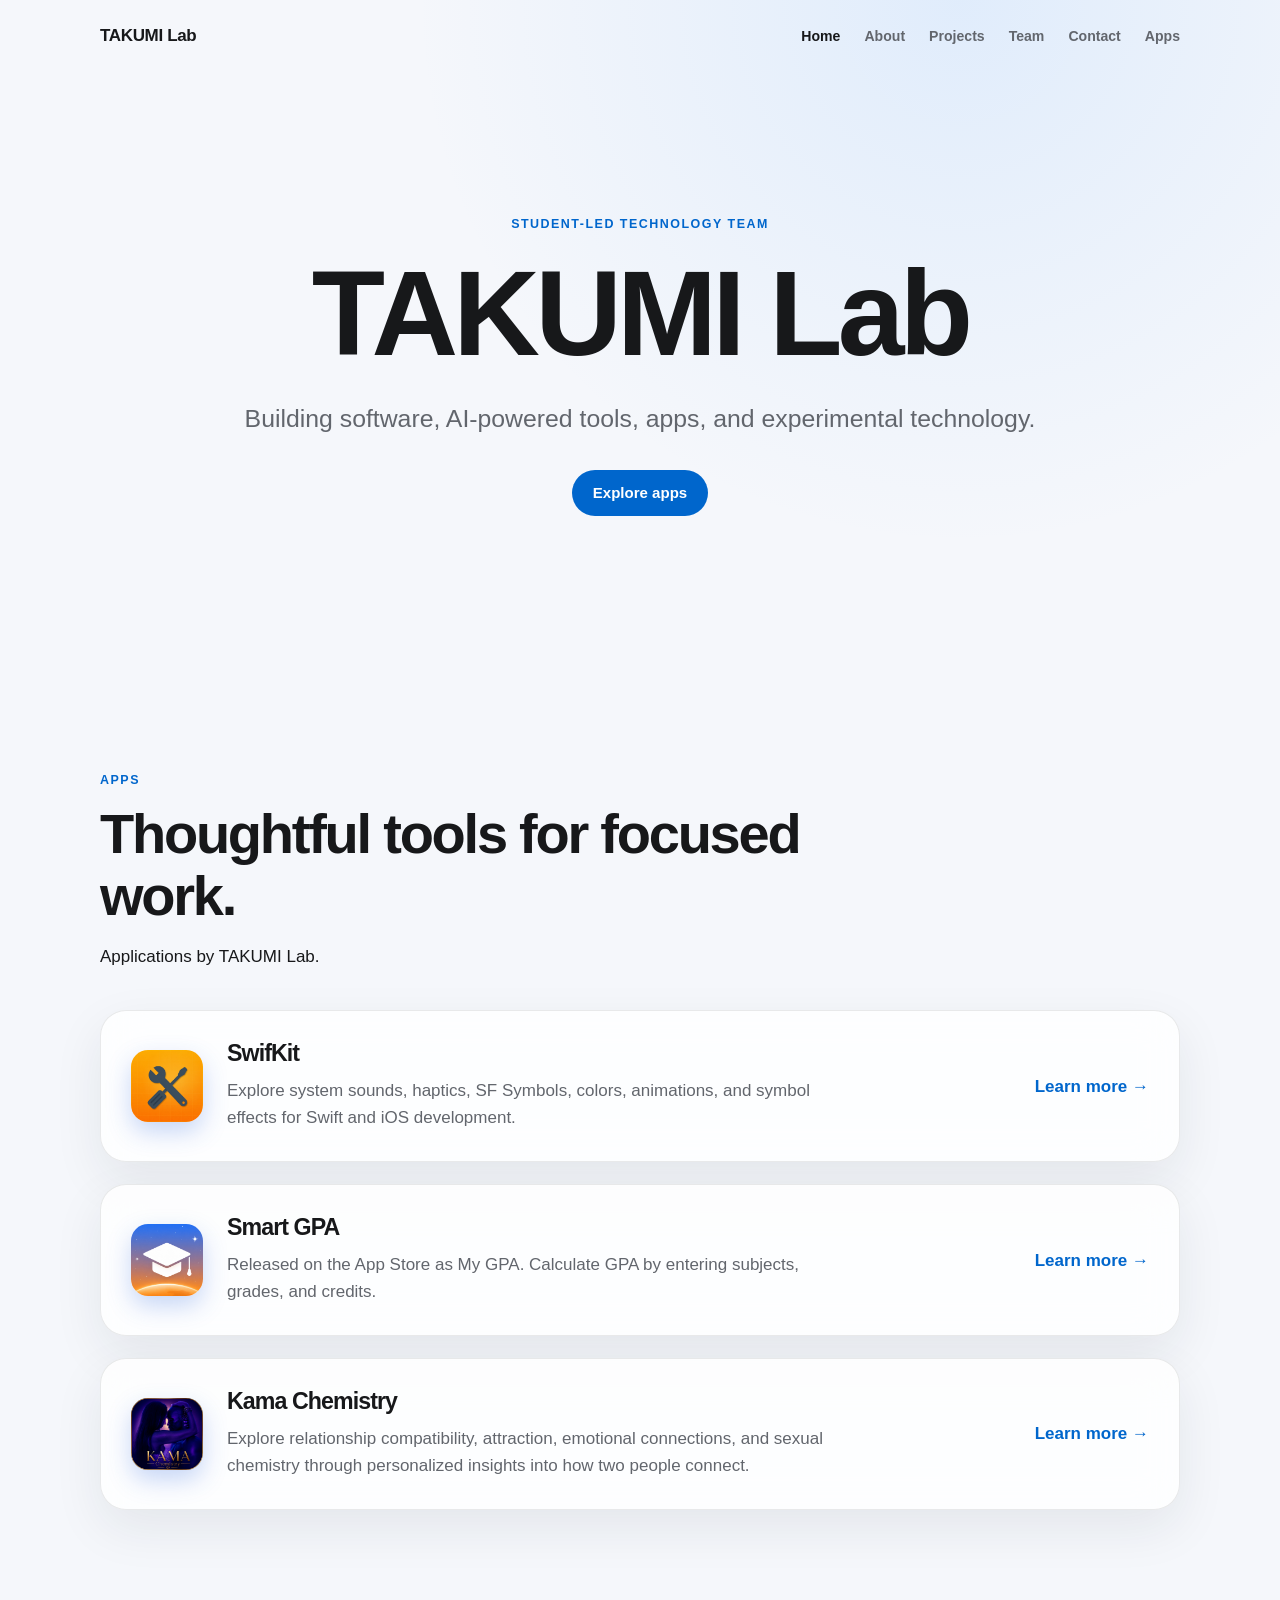
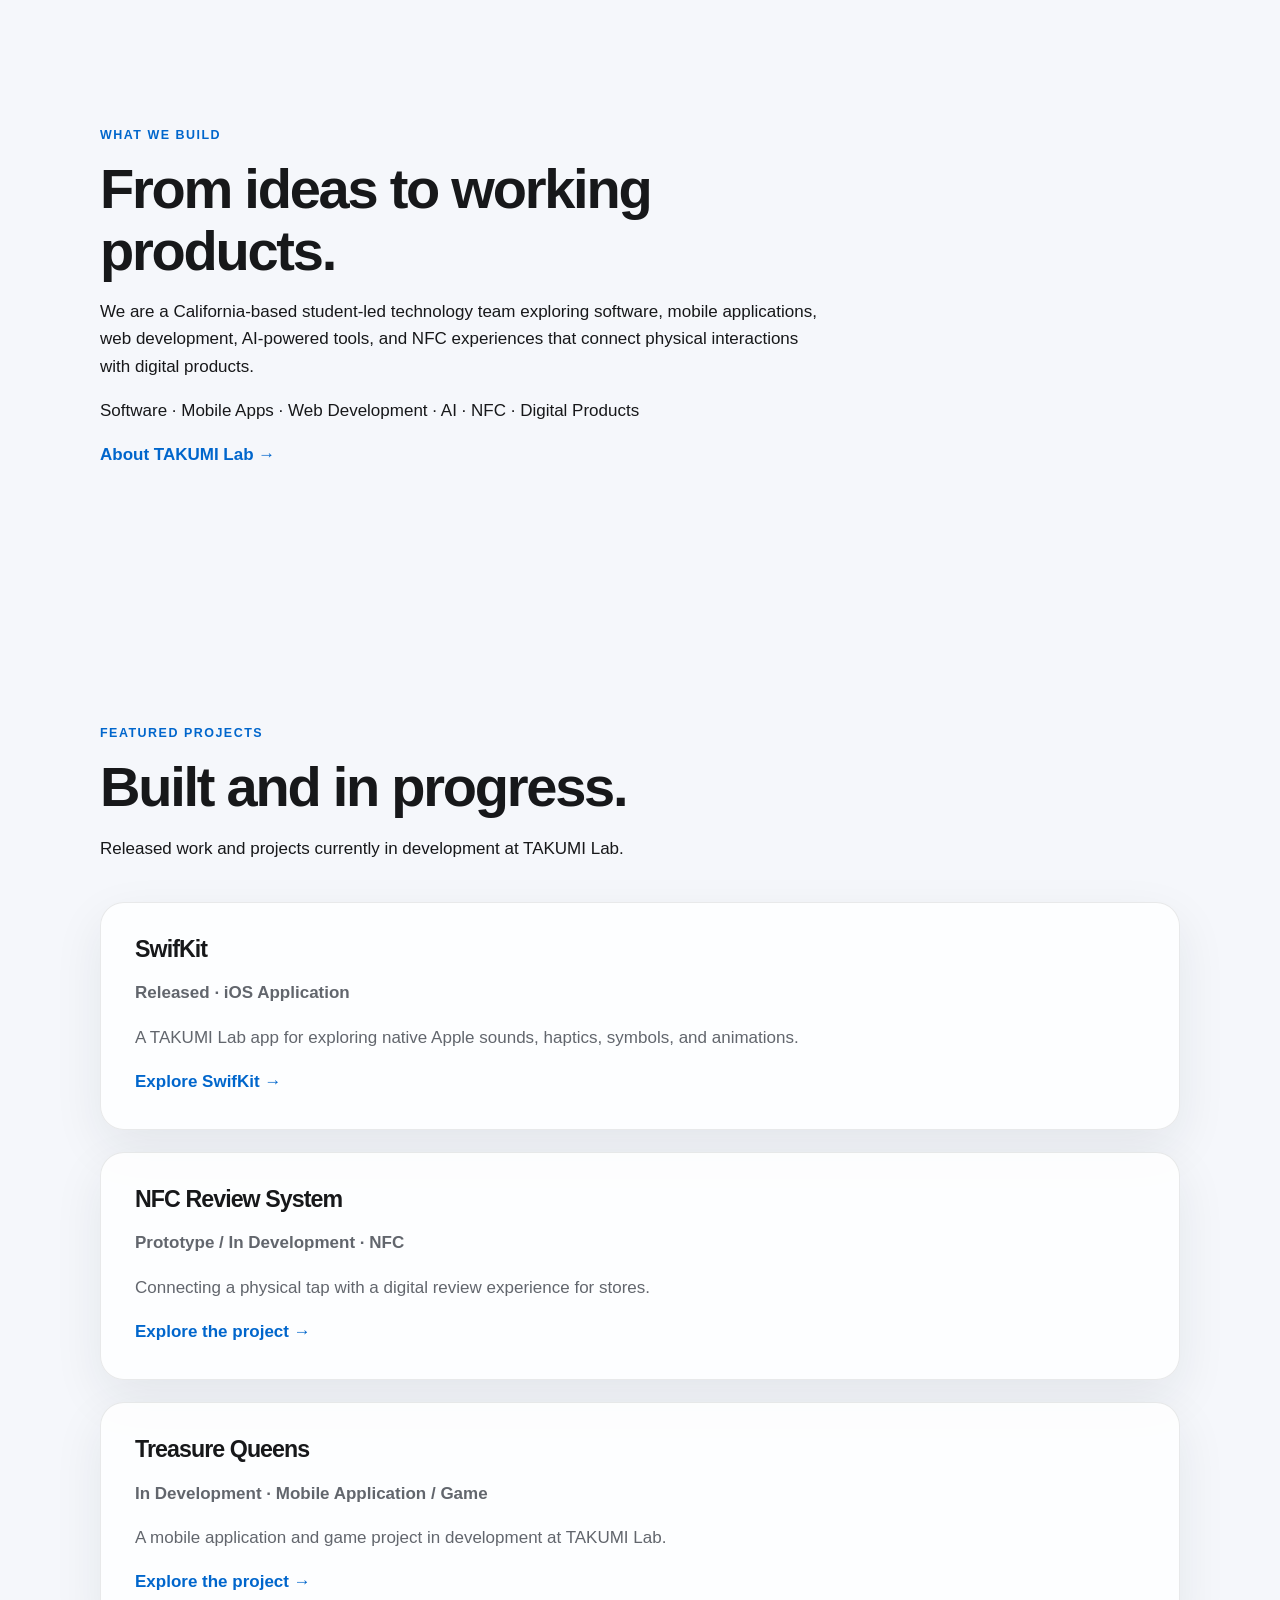
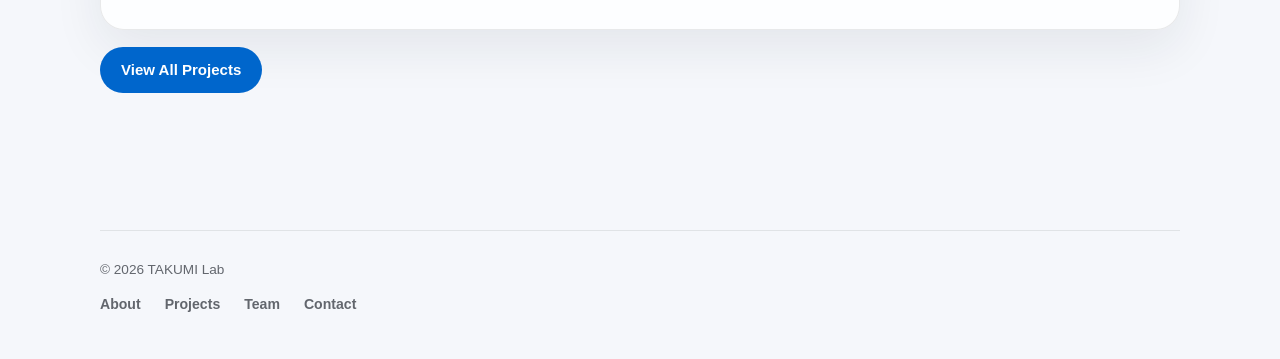
==== commit eccce3f5: "Added KamaChemistry" ====
--- a/index.html
+++ b/index.html
@@ -69,6 +69,24 @@
           </div>
           <a class="text-link" href="smart-gpa/index.html">Learn more <span aria-hidden="true">→</span></a>
         </article>
+
+        <article class="app-card">
+          <img
+            class="app-icon"
+            src="kama-chemistry-icon.png"
+            alt="Kama Chemistry app icon"
+            width="72"
+            height="72"
+          >
+          <div class="app-details">
+            <h3>Kama Chemistry</h3>
+            <p>
+              Explore relationship compatibility, attraction, emotional connections,
+              and sexual chemistry through personalized insights into how two people connect.
+            </p>
+          </div>
+          <a class="text-link" href="kama-chemistry/index.html">Learn more <span aria-hidden="true">→</span></a>
+        </article>
       </section>
       <section class="section" aria-labelledby="build-title">
         <div class="section-heading">
